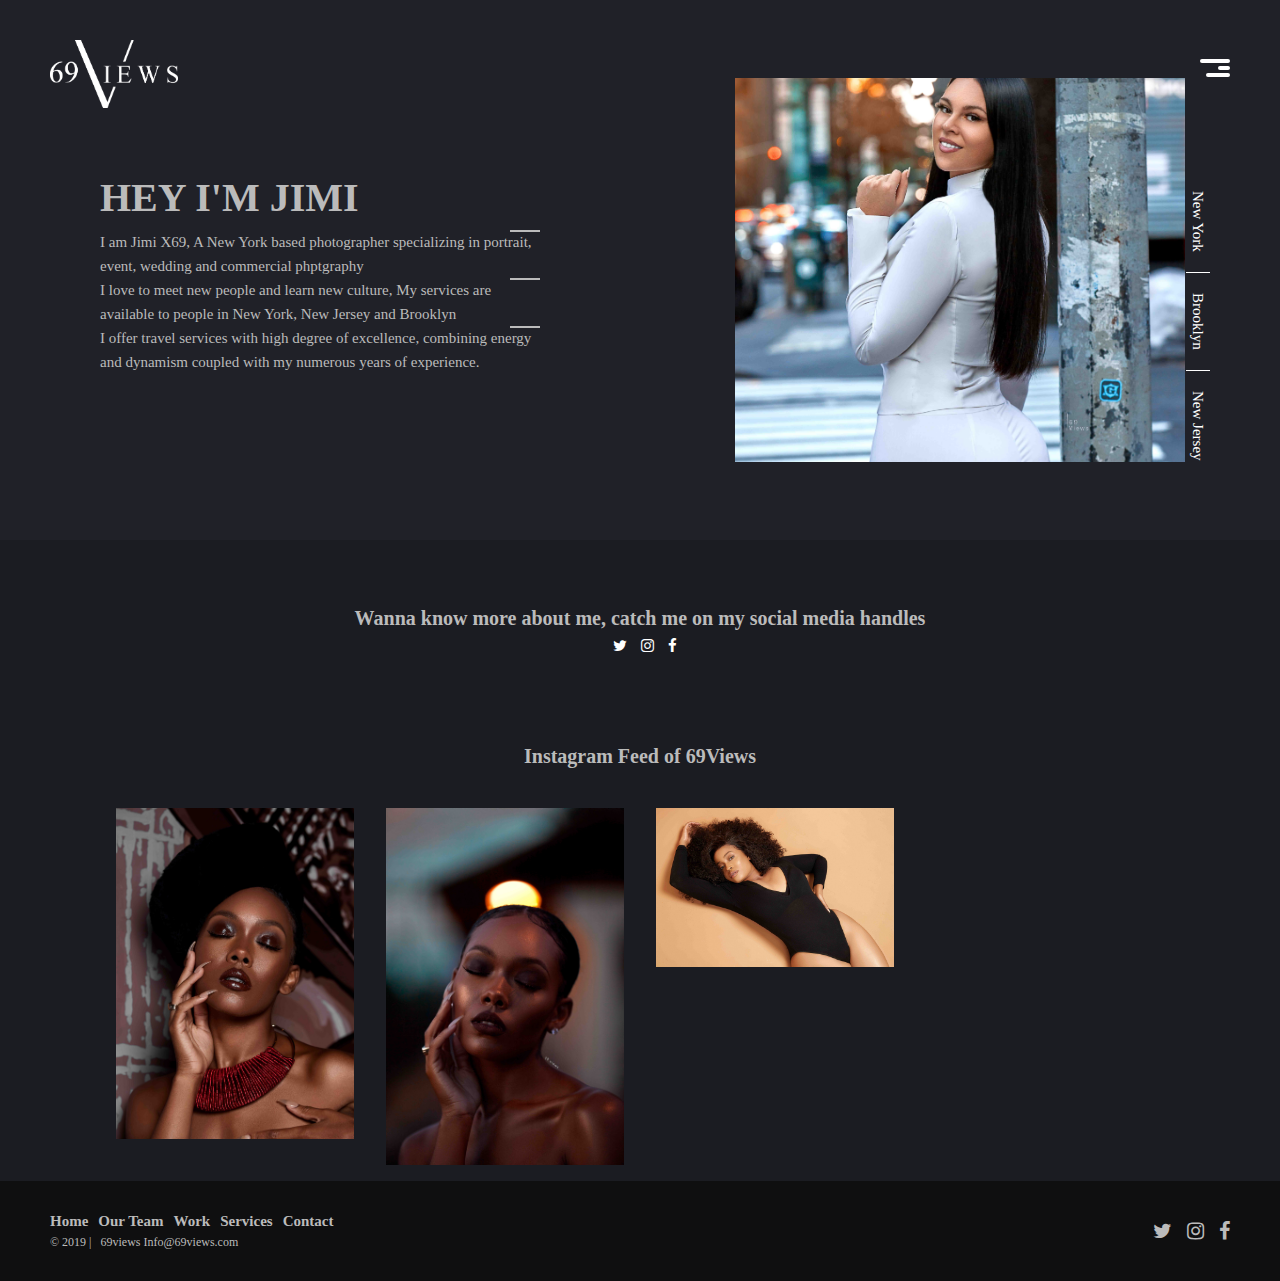
==== about.html @ bccad8df "96 test" ====
<!DOCTYPE html>
<html lang="en" data-theme="dark">
<head>
    <meta charset="utf-8">
    <meta http-equiv="X-UA-Compatible" content="IE=edge">
    <meta name="csrf-token" content="{{ csrf_token() }}">
    <title>69 Views</title>
    <meta name="viewport" content="width=device-width, initial-scale=1">
    <link rel="apple-touch-icon" href="images/69.png">
    <link href="fonts/font-awesome.css" rel="stylesheet">
    <link rel="stylesheet" href="baguette/baguetteBox.min.css">
    <!-- <link href='http://fonts.googleapis.com/css?family=Monteserrat 300 400 700 800' rel='stylesheet' type='text/css'> -->
    <link rel="stylesheet" href="css/main.css">
    <!-- <script src="js/theme.js"></script> -->
</head>
    <body>
        <!-- begin of preloader -->
            <!-- <div class="preloader">
                <div class="line_loader"></div>
                <p>Loading</p>
            </div>
            <div class="overlay2"></div>
            <div class="overlay"></div> -->
        <!-- end of preloader -->

        <!-- main -->
        <main class="main">
            <!-- navigation bar -->
                <nav class="main__nav">
                        <figure>
                            <img src="images/69.png"   alt="69 Views Logo">
                        </figure>
                        <button id="button" class="hamburger">
                            <span class="burger"></span>
                            <span class="burger"></span>
                            <span class="burger"></span>
                        </button>
                </nav>
                
                <section class="content">
                    <div class="flex">
                        <nav>        
                            <ul id="links" class="navigation">
                                    <li><a class="navigation__link" href="index.html">Home</a></li>
                                    <li><a class="navigation__link" href="portfolio.html">Portfoilio</a></li>
                                    <li><a class="navigation__link" href="commissioned.html">Commissioned</a></li>
                                    <li><a class="navigation__link" href="lookbook.html">Loobooks</a></li>
                                    <li><a class="navigation__link" href="about.html">About Us</a></li>
                                    <li><a class="navigation__link" href="contact.html">Contact Us</a></li>
                            </ul>
                        </nav>
                    </div>
                </section>
             <!-- end of navigation bar -->

            <!-- introduction -->
            <section class="introduction">
                <div class="introduction__content">
                    <h4>Hey I'M Jimi</h4>
                    <p>
                        I am Jimi X69, A New York based photographer specializing in
                        portrait, event, wedding and commercial phptgraphy
                     </p>
                     <p> 
                        I love to meet new people and learn new culture, 
                        My services are available to people in New York,
                       New Jersey and Brooklyn                     </p>
                     <p>
                            I offer travel services with high degree of excellence, 
                            combining energy and dynamism coupled
                             with my numerous  years of experience. 
                     </p>
                </div>
                <div class="introduction__image">
                    <div class="introduction__image__location">
                        <ul>
                            <li>New York</li>
                            <li>Brooklyn</li>
                            <li>New Jersey</li>
                        </ul>
                    </div>
                   <figure>
                       <img src="images/f6.jpg" alt="x69">
                   </figure>
                </div>
            </section>
            <!-- end of introduction -->
             <!--Social -->
             <section class="about-icons">
                    <h5>Wanna know more about me, catch me on my social media handles</h5>
                    <div class="about-icons__icon">
                        <a class="about-icons__icon-item" href="#">
                              <i class="fa fa-twitter"></i>
                        </a>
                        <a  class="about-icons__icon-item" href="#">
                              <i class="about-icons__icon-item  fa fa-instagram"></i>
                        </a>
                        <a  class="about-icons__icon-item" href="#">
                              <i class="fa fa-facebook"></i>
                        </a>
                  </div>
            </section>
            <!-- end of social-->
           
            
             <!-- Instagram feed-->
             <section class="instagram-feed">
                            <h4>Instagram Feed of 69Views</h4>
                    <div class="instagram-feed__gallery">
                            <div class="grid">
                                    <div class="masonry js-masonry js-images-loaded tz-gallery"> 
                                            <div class="masonry__item js-masonry-item">
                                                    <figure>
                                                      <picture>
                                                        <a class="lightbox" href="images/f1.jpg">
                                                            <img src="images/f1.jpg" alt="">
                                                        </a>
                                                     
                                                      </picture>
                                                    </figure>
                                            </div>
                
                
                                            <div class="masonry__item js-masonry-item">
                                                    <figure>
                                                      <picture>
                                                        <a class="lightbox" href="images/f1.jpg">
                                                            <img src="images/s2.jpg" alt="">
                                                        </a>
                                                     
                                                      </picture>
                                                    </figure>
                                            </div>
                
                                            <div class="masonry__item js-masonry-item">
                                                    <figure>
                                                      <picture>
                                                        <a class="lightbox" href="images/f1.jpg">
                                                            <img src="images/tr.jpg" alt="">
                                                        </a>
                                                     
                                                      </picture>
                                                    </figure>
                                            </div>
                                            
                                    </div>
                              </div>
                    </div>
            </section>
            <!-- Instagram feed-->
            <!-- Footer -->
             <footer class="footer">
                
                    <div class="footer__content">
                        <div class="footer__content__links">
                                <ul>
                                        <li><a class="footer__content__links-link" href="#0">Home</a></li>
                                        <li><a class="footer__content__links-link" href="#0">Our Team</a></li>
                                        <li><a class="footer__content__links-link" href="#0">Work</a></li>
                                        <li><a class="footer__content__links-link" href="#0">Services</a></li>
                                        <li><a class="footer__content__links-link" href="#0">Contact</a></li>
                                </ul>
                        </div>
                        <div class="footer__content__copyright">
                            <p>&copy; 2019 | &nbsp; 69views Info@69views.com</p>
                        </div>
                    </div>

                    <div class="footer__icon">
                          <a href="#">
                                <i class="footer__icon-item  fa fa-twitter"></i>
                          </a>
                         
                          <a href="#">
                                <i class="footer__icon-item  fa fa-instagram"></i>
                          </a>
                          
                            <a href="#">
                                    <i class="footer__icon-item  fa fa-facebook"></i>
                            </a>
                    </div>
            </footer>
            <!-- end offooter -->
        </main>
        <!-- end of main -->
        <script src="js/jquery-3.4.1.min.js"></script>
        <script src="js/loader.js"></script>
        <script type="text/javascript" src="js/imagesloaded.js"></script>
        <script type="text/javascript" src="js/masonry.pkgd.js"></script>
        <script type="text/javascript" src="baguette/baguetteBox.min.js"></script>
        <script src="js/main.js"></script>
    </body>
</html>
---- baguette/baguetteBox.min.css ----
/*!
 * baguetteBox.js
 * @author  feimosi
 * @version 1.11.0
 * @url https://github.com/feimosi/baguetteBox.js
 */#baguetteBox-overlay{display:none;opacity:0;position:fixed;overflow:hidden;top:0;left:0;width:100%;height:100%;z-index:1000000;background-color:#222;background-color:rgba(0,0,0,.8);-webkit-transition:opacity .5s ease;transition:opacity .5s ease}#baguetteBox-overlay.visible{opacity:1}#baguetteBox-overlay .full-image{display:inline-block;position:relative;width:100%;height:100%;text-align:center}#baguetteBox-overlay .full-image figure{display:inline;margin:0;height:100%}#baguetteBox-overlay .full-image img{display:inline-block;width:auto;height:auto;max-height:100%;max-width:100%;vertical-align:middle;-webkit-box-shadow:0 0 8px rgba(0,0,0,.6);-moz-box-shadow:0 0 8px rgba(0,0,0,.6);box-shadow:0 0 8px rgba(0,0,0,.6)}#baguetteBox-overlay .full-image figcaption{display:block;position:absolute;bottom:0;width:100%;text-align:center;line-height:1.8;white-space:normal;color:#ccc;background-color:#000;background-color:rgba(0,0,0,.6);font-family:sans-serif}#baguetteBox-overlay .full-image:before{content:"";display:inline-block;height:50%;width:1px;margin-right:-1px}#baguetteBox-slider{position:absolute;left:0;top:0;height:100%;width:100%;white-space:nowrap;-webkit-transition:left .4s ease,-webkit-transform .4s ease;transition:left .4s ease,-webkit-transform .4s ease;transition:left .4s ease,transform .4s ease;transition:left .4s ease,transform .4s ease,-webkit-transform .4s ease,-moz-transform .4s ease}#baguetteBox-slider.bounce-from-right{-webkit-animation:bounceFromRight .4s ease-out;animation:bounceFromRight .4s ease-out}#baguetteBox-slider.bounce-from-left{-webkit-animation:bounceFromLeft .4s ease-out;animation:bounceFromLeft .4s ease-out}@-webkit-keyframes bounceFromRight{0%,100%{margin-left:0}50%{margin-left:-30px}}@keyframes bounceFromRight{0%,100%{margin-left:0}50%{margin-left:-30px}}@-webkit-keyframes bounceFromLeft{0%,100%{margin-left:0}50%{margin-left:30px}}@keyframes bounceFromLeft{0%,100%{margin-left:0}50%{margin-left:30px}}.baguetteBox-button#next-button,.baguetteBox-button#previous-button{top:50%;top:calc(50% - 30px);width:44px;height:60px}.baguetteBox-button{position:absolute;cursor:pointer;outline:0;padding:0;margin:0;border:0;-moz-border-radius:15%;border-radius:15%;background-color:#323232;background-color:rgba(50,50,50,.5);color:#ddd;font:1.6em sans-serif;-webkit-transition:background-color .4s ease;transition:background-color .4s ease}.baguetteBox-button:focus,.baguetteBox-button:hover{background-color:rgba(50,50,50,.9)}.baguetteBox-button#next-button{right:2%}.baguetteBox-button#previous-button{left:2%}.baguetteBox-button#close-button{top:20px;right:2%;right:calc(2% + 6px);width:30px;height:30px}.baguetteBox-button svg{position:absolute;left:0;top:0}.baguetteBox-spinner{width:40px;height:40px;display:inline-block;position:absolute;top:50%;left:50%;margin-top:-20px;margin-left:-20px}.baguetteBox-double-bounce1,.baguetteBox-double-bounce2{width:100%;height:100%;-moz-border-radius:50%;border-radius:50%;background-color:#fff;opacity:.6;position:absolute;top:0;left:0;-webkit-animation:bounce 2s infinite ease-in-out;animation:bounce 2s infinite ease-in-out}.baguetteBox-double-bounce2{-webkit-animation-delay:-1s;animation-delay:-1s}@-webkit-keyframes bounce{0%,100%{-webkit-transform:scale(0);transform:scale(0)}50%{-webkit-transform:scale(1);transform:scale(1)}}@keyframes bounce{0%,100%{-webkit-transform:scale(0);-moz-transform:scale(0);transform:scale(0)}50%{-webkit-transform:scale(1);-moz-transform:scale(1);transform:scale(1)}}
---- css/main.css ----
@-webkit-keyframes reveal {
  0% {
    opacity: 0;
    -webkit-transform: translateY(-400px);
            transform: translateY(-400px);
  }
  100% {
    opacity: 1;
    -webkit-transform: translateY(0);
            transform: translateY(0);
  }
}

@keyframes reveal {
  0% {
    opacity: 0;
    -webkit-transform: translateY(-400px);
            transform: translateY(-400px);
  }
  100% {
    opacity: 1;
    -webkit-transform: translateY(0);
            transform: translateY(0);
  }
}

body {
  font-family: 'Montserrat';
  font-weight: 300;
  line-height: 1.6;
}

.line {
  width: 10rem;
  height: 0rem;
  border: none;
  border-bottom: 2px solid var(--line);
  margin-bottom: 1.5rem;
}

.section_subtitle {
  letter-spacing: 0.3rem;
  padding-bottom: 2rem;
  padding-top: 1.2rem;
  position: relative;
  color: #888;
  line-height: 150%;
}

* {
  margin: 0;
  padding: 0;
  -webkit-box-sizing: border-box;
          box-sizing: border-box;
}

:root {
  --bg:#fff;
  --text:orangered;
  --white:#ffffff;
  --black:#0f0f10;
  --masonryGutter: 3%;
}

html[data-theme='dark'] {
  --bg:#1b1c22;
  --bg-2:#ffffff;
  --text:#bbb;
  --text-2:#3d51fb;
  --hover:#ffffff;
  --lighter-shade:#202128;
  --darker-shade:#191a20;
  --white:#ffffff;
  --black:#0f0f10;
  --line:#ffffff;
  --commissioned:#25262c;
}

*,
*::before,
*::after {
  -webkit-box-sizing: inherit;
          box-sizing: inherit;
}

html {
  -webkit-box-sizing: border-box;
          box-sizing: border-box;
  font-size: 62.5%;
}

@media only screen and (min-width: 112.5em) {
  html {
    font-size: 75%;
  }
}

@media only screen and (max-width: 75em) {
  html {
    font-size: 56.25%;
  }
}

@media only screen and (max-width: 56.25em) {
  html {
    font-size: 50%;
  }
}

@media only screen and (max-width: 37.5em) {
  html {
    font-size: 40%;
  }
}

body {
  background-color: var(--bg);
  background-size: cover;
  background-repeat: no-repeat;
  min-height: 100vh;
  position: relative;
}

a {
  cursor: pointer;
  text-decoration: none;
}

.main {
  position: relative;
}

/* loader style start */
@-webkit-keyframes text_anim {
  0% {
    letter-spacing: 2px;
  }
  100% {
    letter-spacing: 15px;
  }
}

@keyframes text_anim {
  0% {
    letter-spacing: 2px;
  }
  100% {
    letter-spacing: 15px;
  }
}

.preloader {
  left: 50%;
  top: 50%;
  z-index: 9999;
  position: fixed;
  color: #fff;
  text-align: center;
  text-transform: uppercase;
  font-weight: 700;
  transform: translate(-50%, -50%);
  -webkit-transform: translate(-50%, -50%);
  -moz-transform: translate(-50%, -50%);
  -ms-transform: translate(-50%, -50%);
  -o-transform: translate(-50%, -50%);
  transition: 1s;
  -webkit-transition: 1s;
  -moz-transition: 1s;
  -ms-transition: 1s;
  -o-transition: 1s;
}

.preloader p {
  padding-left: 10px;
  letter-spacing: 15px;
  -webkit-animation: text_anim 1.5s infinite alternate-reverse;
  animation: text_anim 1.5s infinite alternate-reverse;
}

.preloader p.loaded {
  padding-left: 10px;
  -webkit-animation: none;
  animation: none;
}

.preloader_hide {
  top: 25%;
  opacity: 0;
  visibility: hidden;
}

.line_loader {
  height: 3px;
  width: 270px;
  background-color: #55656b;
  position: relative;
  margin-bottom: 15px;
  overflow: hidden;
}

.line_loader::after {
  position: absolute;
  content: "";
  height: 100%;
  width: 0;
  background-color: #fff;
  /*//animation:tee 3s ease-in-out infinite reverse;*/
  -webkit-animation: line_anim 1.5s infinite reverse;
  animation: line_anim 1.5s infinite reverse;
}

.line_loader.loaded::after {
  width: 100%;
  right: 0;
  background-color: #fff;
  -webkit-animation: none;
  animation: none;
  transition: .3s;
  -webkit-transition: .3s;
  -moz-transition: .3s;
  -ms-transition: .3s;
  -o-transition: .3s;
}

@-webkit-keyframes tee {
  0% {
    width: 0;
    right: 0;
  }
  50% {
    width: 100%;
    right: 0;
  }
  100% {
    width: 20%;
    right: 100%;
  }
}

@keyframes tee {
  0% {
    width: 0;
    right: 0;
  }
  50% {
    width: 100%;
    right: 0;
  }
  100% {
    width: 20%;
    right: 100%;
  }
}

@-webkit-keyframes line_anim {
  0% {
    width: 0%;
    right: 0;
  }
  50% {
    width: 100%;
    right: 0;
  }
  100% {
    width: 0%;
    right: 100%;
  }
}

@keyframes line_anim {
  0% {
    width: 0%;
    right: 0;
  }
  50% {
    width: 100%;
    right: 0;
  }
  100% {
    width: 0%;
    right: 100%;
  }
}

.overlay2,
.overlay {
  position: fixed;
  height: 100%;
  width: 100%;
  top: 0;
  left: 0;
  z-index: 9992;
  -webkit-transition: .3s;
  transition: .3s;
}

.change {
  position: fixed;
}

.overlay::before,
.overlay::after {
  position: absolute;
  content: "";
  height: 100%;
  width: 100%;
  top: 0;
  left: 0;
  background-color: #1e292d;
  -webkit-transition: 1s;
  transition: 1s;
  z-index: 9995;
}

.overlay::before {
  background-color: #2a373c;
  -webkit-transition-delay: .2s;
          transition-delay: .2s;
  z-index: 9994;
}

.overlay2::after {
  position: absolute;
  content: "";
  height: 100%;
  width: 100%;
  top: 0;
  left: 0;
  background-color: #404b50;
  -webkit-transition: 1s;
  transition: 1s;
  -webkit-transition-delay: .4s;
          transition-delay: .4s;
  z-index: 9993;
}

.overlay.change::before,
.overlay.change::after,
.overlay2.change::after {
  height: 0%;
}

/* loader style end */
input[type=checkbox] {
  height: 0;
  width: 0;
  visibility: hidden;
}

label {
  cursor: pointer;
  width: 52px;
  height: 27px;
  background: var(--switch);
  float: right;
  border-radius: 100px;
  position: relative;
}

label:after {
  content: '';
  position: absolute;
  top: 3px;
  left: 3px;
  width: 20px;
  height: 20px;
  background-color: #fff;
  border-radius: 50px;
  -webkit-transition: 0.3s;
  transition: 0.3s;
}

input:checked + label {
  background-color: var(--color-headings);
}

input:checked + label:after {
  -webkit-transform: translateX(100%);
          transform: translateX(100%);
}

html.transition,
html.transition *,
html.transition *:before,
html.transition *:after {
  -webkit-transition: all 750ms !important;
  transition: all 750ms !important;
  -webkit-transition: 0 !important;
  transition: 0 !important;
}

.btn__transparent {
  outline: none;
  border: none;
  padding: 2rem 3rem 2rem 0rem;
  font-size: 1.5rem;
  cursor: pointer;
}

.btn__transparent:link, .btn__transparent:visited {
  text-decoration: none;
  background-color: none;
  color: var(--white);
  font-weight: 400;
  -webkit-transition: all .2s;
  transition: all .2s;
}

.btn__transparent:hover, .btn__transparent:active {
  font-weight: 700;
}

.slider {
  margin-bottom: -1rem;
  position: relative;
}

.slider .owl-theme .item {
  color: #f3cece;
  display: -webkit-box;
  display: -ms-flexbox;
  display: flex;
  -webkit-box-pack: start;
      -ms-flex-pack: start;
          justify-content: flex-start;
  -webkit-box-align: end;
      -ms-flex-align: end;
          align-items: flex-end;
  height: 100vh;
}

@media only screen and (max-width: 37.5em) {
  .slider .owl-theme .item {
    height: 60vh;
  }
}

#slider1 {
  background-image: url("../images/f10.jpg");
  background-size: cover;
  background-repeat: no-repeat;
}

#slider2 {
  background-image: url("../images/f2.jpg");
  background-size: cover;
  background-repeat: no-repeat;
}

#slider3 {
  background-image: url("../images/slider1.jpg");
  background-size: cover;
  background-repeat: no-repeat;
}

.slider__content {
  width: 40%;
  padding-left: 5rem;
  margin-bottom: 8rem;
  display: -webkit-box;
  display: -ms-flexbox;
  display: flex;
  -webkit-box-orient: vertical;
  -webkit-box-direction: normal;
      -ms-flex-direction: column;
          flex-direction: column;
}

@media only screen and (max-width: 75em) {
  .slider__content {
    width: 60%;
  }
}

@media only screen and (max-width: 75em) {
  .slider__content {
    width: 100%;
  }
}

.slider__content h4 {
  font-size: 4rem;
  line-height: 4.5rem;
  color: var(--white);
}

.owl-theme .owl-nav [class*='owl-'] {
  -webkit-transition: all 0.3s ease;
  transition: all 0.3s ease;
}

#sync1.owl-theme {
  position: relative;
}

#sync1.owl-theme .owl-next,
#sync1.owl-theme .owl-prev {
  width: 2.2rem;
  height: 4rem;
  margin-top: -2rem;
  position: absolute;
  top: 50%;
}

#sync1.owl-theme .owl-prev {
  left: 1rem;
}

#sync1.owl-theme .owl-next {
  right: 1rem;
}

.owl-theme {
  position: relative;
}

.owl-theme .owl-dots {
  position: absolute;
  bottom: 1rem;
  left: 50%;
  -webkit-transform: translate(-50%, -50%);
          transform: translate(-50%, -50%);
}

.owl-theme .owl-dots .owl-dot {
  cursor: pointer;
}

.owl-theme .owl-dots .owl-dot span {
  cursor: pointer;
  background-color: var(--text);
}

.owl-theme .owl-dots .owl-dot span:hover {
  background-color: var(--hover);
}

.owl-theme .owl-dots .owl-dot.active span {
  background-color: var(--hover);
}

.owl-theme .owl-nav [class*=owl-]:hover {
  background-color: transparent;
}

.services {
  display: -webkit-box;
  display: -ms-flexbox;
  display: flex;
  min-height: 50vh;
  -webkit-box-pack: justify;
      -ms-flex-pack: justify;
          justify-content: space-between;
  background-color: var(--lighter-shade);
  margin-left: 7rem;
  margin-right: 7rem;
}

@media only screen and (max-width: 50em) {
  .services {
    -webkit-box-orient: vertical;
    -webkit-box-direction: normal;
        -ms-flex-direction: column;
            flex-direction: column;
  }
}

.services__content {
  -ms-flex-preferred-size: 60%;
      flex-basis: 60%;
  -ms-flex-negative: 0;
      flex-shrink: 0;
  display: -webkit-box;
  display: -ms-flexbox;
  display: flex;
  -webkit-box-orient: vertical;
  -webkit-box-direction: normal;
      -ms-flex-direction: column;
          flex-direction: column;
  -webkit-box-pack: center;
      -ms-flex-pack: center;
          justify-content: center;
  -webkit-box-align: center;
      -ms-flex-align: center;
          align-items: center;
}

@media only screen and (max-width: 50em) {
  .services__content {
    -ms-flex-preferred-size: 100%;
        flex-basis: 100%;
    padding-top: 2rem;
    padding-bottom: 2rem;
  }
}

.services__content h4 {
  color: var(--white);
  font-size: 2.5rem;
}

.services__content ul {
  list-style: none;
  font-size: 1.5rem;
  font-weight: 700;
  display: -webkit-box;
  display: -ms-flexbox;
  display: flex;
  -webkit-box-orient: vertical;
  -webkit-box-direction: normal;
      -ms-flex-direction: column;
          flex-direction: column;
  -webkit-box-align: center;
      -ms-flex-align: center;
          align-items: center;
  -webkit-box-pack: center;
      -ms-flex-pack: center;
          justify-content: center;
}

.services__content ul li {
  padding: .7rem;
  color: var(--white);
}

.services__image {
  -ms-flex-preferred-size: auto;
      flex-basis: auto;
}

@media only screen and (max-width: 50em) {
  .services__image {
    -ms-flex-preferred-size: 100%;
        flex-basis: 100%;
  }
}

.services__image figure {
  height: 70vh;
}

@media only screen and (max-width: 50em) {
  .services__image figure {
    height: 40vh;
  }
}

.services__image figure img {
  height: 100%;
}

@media only screen and (max-width: 50em) {
  .services__image figure img {
    width: 100%;
    -o-object-fit: contain;
       object-fit: contain;
    padding-bottom: 2rem;
  }
}

.commissioned {
  background-color: var(--commissioned);
  margin-left: 7rem;
  margin-right: 7rem;
  min-height: 30rem;
}

.commissioned__heading {
  display: -webkit-box;
  display: -ms-flexbox;
  display: flex;
  -webkit-box-orient: vertical;
  -webkit-box-direction: normal;
      -ms-flex-direction: column;
          flex-direction: column;
  -webkit-box-pack: center;
      -ms-flex-pack: center;
          justify-content: center;
  -webkit-box-align: center;
      -ms-flex-align: center;
          align-items: center;
}

.commissioned__heading h4 {
  color: var(--white);
  padding-top: 1.5rem;
  font-size: 3.5rem;
}

.commissioned__content {
  margin-left: auto;
  margin-right: auto;
  width: 80%;
  display: -webkit-box;
  display: -ms-flexbox;
  display: flex;
  -webkit-box-pack: justify;
      -ms-flex-pack: justify;
          justify-content: space-between;
  -ms-flex-wrap: wrap;
      flex-wrap: wrap;
}

.commissioned__content__item {
  -ms-flex-preferred-size: 33.3%;
      flex-basis: 33.3%;
  margin-top: 2rem;
  margin-bottom: 2rem;
  height: 40rem;
  display: -webkit-box;
  display: -ms-flexbox;
  display: flex;
  -webkit-box-orient: vertical;
  -webkit-box-direction: normal;
      -ms-flex-direction: column;
          flex-direction: column;
  -webkit-box-align: center;
      -ms-flex-align: center;
          align-items: center;
  -webkit-box-pack: center;
      -ms-flex-pack: center;
          justify-content: center;
}

@media only screen and (max-width: 50em) {
  .commissioned__content__item {
    -ms-flex-preferred-size: 100%;
        flex-basis: 100%;
    padding-bottom: 2rem;
  }
}

.commissioned__content__item:not(:last-child) {
  border-right: 1px solid var(--white);
}

@media only screen and (max-width: 50em) {
  .commissioned__content__item:not(:last-child) {
    border-right: none;
    border-bottom: 1px solid var(--white);
  }
}

.commissioned__content__item figure {
  margin-top: 3rem;
  margin-bottom: 3rem;
  margin-left: auto;
  margin-right: auto;
  width: 70%;
  display: -webkit-box;
  display: -ms-flexbox;
  display: flex;
  -webkit-box-orient: vertical;
  -webkit-box-direction: normal;
      -ms-flex-direction: column;
          flex-direction: column;
  -webkit-box-align: center;
      -ms-flex-align: center;
          align-items: center;
  -webkit-box-pack: center;
      -ms-flex-pack: center;
          justify-content: center;
  height: 34rem;
}

.commissioned__content__item figure img {
  height: 100%;
  width: 100%;
  -o-object-fit: cover;
     object-fit: cover;
}

.commissioned__content__item h5 {
  color: var(--white);
  padding-top: 1.5rem;
  font-size: 2rem;
  text-align: center;
}

.commissioned__content__item-link:link, .commissioned__content__item-link:visited {
  color: var(--white);
  background-color: transparent;
  text-decoration: none;
  -webkit-transition: all .2s;
  transition: all .2s;
  border: 0.1rem solid var(--white);
  padding: 1rem 2.5rem  1rem 2.5rem;
  margin-top: 1.2rem;
  font-size: 1.5rem;
}

.commissioned__content__item-link:hover, .commissioned__content__item-link:active {
  color: var(--black);
  background-color: white;
}

.video {
  height: 50vh;
  display: -webkit-box;
  display: -ms-flexbox;
  display: flex;
  -webkit-box-pack: center;
      -ms-flex-pack: center;
          justify-content: center;
  -webkit-box-align: center;
      -ms-flex-align: center;
          align-items: center;
  background-color: var(--lighter-shade);
  margin-left: 7rem;
  margin-right: 7rem;
}

.video video {
  width: 50%;
  height: 100%;
}

.pricing {
  cursor: pointer;
  background-color: var(--commissioned);
  padding-bottom: 5rem;
}

.pricing__heading {
  display: -webkit-box;
  display: -ms-flexbox;
  display: flex;
  -webkit-box-orient: vertical;
  -webkit-box-direction: normal;
      -ms-flex-direction: column;
          flex-direction: column;
  -webkit-box-pack: center;
      -ms-flex-pack: center;
          justify-content: center;
  -webkit-box-align: center;
      -ms-flex-align: center;
          align-items: center;
}

@media only screen and (max-width: 50em) {
  .pricing__heading {
    margin-bottom: 1rem;
  }
}

.pricing__heading h4 {
  color: var(--white);
  padding-top: 1.5rem;
  font-size: 3.5rem;
}

.pricing__content {
  margin-left: auto;
  margin-right: auto;
  width: 80%;
  display: -webkit-box;
  display: -ms-flexbox;
  display: flex;
  -webkit-box-pack: justify;
      -ms-flex-pack: justify;
          justify-content: space-between;
  -ms-flex-wrap: wrap;
      flex-wrap: wrap;
}

.pricing__content__item {
  -ms-flex-preferred-size: 30%;
      flex-basis: 30%;
  height: 50rem;
  perspective: 150rem;
  -webkit-perspective: 150rem;
  position: relative;
  border-radius: 5px;
}

@media only screen and (max-width: 50em) {
  .pricing__content__item {
    -ms-flex-preferred-size: 100%;
        flex-basis: 100%;
    -ms-flex-negative: 0;
        flex-shrink: 0;
    -webkit-box-flex: 0;
        -ms-flex-positive: 0;
            flex-grow: 0;
    margin-bottom: 5rem;
  }
}

.pricing__content__item:nth-child(1) {
  background-color: rgba(255, 119, 48, 0.4);
}

.pricing__content__item:nth-child(2) {
  background-color: rgba(86, 67, 250, 0.4);
}

.pricing__content__item:nth-child(3) {
  background-color: rgba(40, 180, 133, 0.4);
}

.pricing__content__item__side {
  height: inherit;
  -webkit-transition: all 0.8s;
  transition: all 0.8s;
  position: absolute;
  top: 0;
  left: 0;
  width: 100%;
  -webkit-backface-visibility: hidden;
          backface-visibility: hidden;
  border-radius: 5px;
  -webkit-box-shadow: 0 1.5rem 4rem rgba(15, 14, 14, 0.15);
          box-shadow: 0 1.5rem 4rem rgba(15, 14, 14, 0.15);
}

.pricing__content__item__side--front {
  background-color: var(--bg);
  color: var(--text);
}

.pricing__content__item__side--back {
  -webkit-transform: rotateY(180deg);
          transform: rotateY(180deg);
}

.pricing__content__item__side--back-1 {
  background-image: -webkit-gradient(linear, left top, right bottom, from(rgba(255, 119, 48, 0.8)), to(rgba(255, 185, 136, 0.8)));
  background-image: linear-gradient(to right bottom, rgba(255, 119, 48, 0.8), rgba(255, 185, 136, 0.8));
}

.pricing__content__item__side--back-2 {
  background-image: -webkit-gradient(linear, left top, right bottom, from(rgba(86, 67, 250, 0.8)), to(rgba(41, 152, 255, 0.8)));
  background-image: linear-gradient(to right bottom, rgba(86, 67, 250, 0.8), rgba(41, 152, 255, 0.8));
}

.pricing__content__item__side--back-3 {
  background-image: -webkit-gradient(linear, left top, right bottom, from(rgba(40, 180, 133, 0.8)), to(rgba(126, 213, 111, 0.8)));
  background-image: linear-gradient(to right bottom, rgba(40, 180, 133, 0.8), rgba(126, 213, 111, 0.8));
}

.pricing__content__item:hover .pricing__content__item__side--front {
  -webkit-transform: rotateY(-180deg);
          transform: rotateY(-180deg);
}

.pricing__content__item:hover .pricing__content__item__side--back {
  -webkit-transform: rotateY(0);
          transform: rotateY(0);
}

.pricing__content__item__picture {
  height: 23rem;
  background-size: cover;
  background-blend-mode: screen;
  -webkit-clip-path: polygon(0 0, 0 100%, 100% 85%, 0 100%);
  clip-path: polygon(0 0, 100% 0, 100% 80%, 0 100%);
}

.pricing__content__item__picture-1 {
  background-image: -webkit-gradient(linear, left top, right bottom, from(#ffb988), to(#ff7730)), url("../images/tr.jpg");
  background-image: linear-gradient(to right bottom, #ffb988, #ff7730), url("../images/tr.jpg");
  border-top-left-radius: 5px;
  border-top-right-radius: 5px;
}

.pricing__content__item__picture-2 {
  background-image: -webkit-gradient(linear, left top, right bottom, from(#2998ff), to(#5643fa)), url("../images/f6.jpg");
  background-image: linear-gradient(to right bottom, #2998ff, #5643fa), url("../images/f6.jpg");
  border-top-left-radius: 5px;
  border-top-right-radius: 5px;
}

.pricing__content__item__picture-3 {
  background-image: -webkit-gradient(linear, left top, right bottom, from(#7ed56f), to(#28b485)), url("../images/s2.jpg");
  background-image: linear-gradient(to right bottom, #7ed56f, #28b485), url("../images/s2.jpg");
  border-top-left-radius: 5px;
  border-top-right-radius: 5px;
}

.pricing__content__item__heading {
  font-size: 2.8rem;
  font-weight: 300;
  color: var(--white);
  text-transform: uppercase;
  text-align: right;
  position: absolute;
  top: 12rem;
  right: 2rem;
  width: 75%;
}

.pricing__content__item__heading-span {
  padding: 1rem 1.5rem;
  box-decoration-break: clone;
  -webkit-box-decoration-break: clone;
}

.pricing__content__item__heading-span--1 {
  background-image: -webkit-gradient(linear, left top, right bottom, from(#ffb988), to(#ff7730));
  background-image: linear-gradient(to right bottom, #ffb988, #ff7730);
}

.pricing__content__item__heading-span--2 {
  background-image: -webkit-gradient(linear, left top, right bottom, from(#2998ff), to(#5643fa));
  background-image: linear-gradient(to right bottom, #2998ff, #5643fa);
}

.pricing__content__item__heading-span--3 {
  background-image: -webkit-gradient(linear, left top, right bottom, from(#7ed56f), to(#28b485));
  background-image: linear-gradient(to right bottom, #7ed56f, #28b485);
}

.pricing__content__item__cta {
  display: -webkit-box;
  display: -ms-flexbox;
  display: flex;
  -webkit-box-orient: vertical;
  -webkit-box-direction: normal;
      -ms-flex-direction: column;
          flex-direction: column;
  -webkit-box-pack: center;
      -ms-flex-pack: center;
          justify-content: center;
  -webkit-box-align: center;
      -ms-flex-align: center;
          align-items: center;
  height: 100%;
  color: var(--white);
}

.pricing__content__item__price-only {
  font-size: 2.5rem;
  margin-bottom: 2rem;
  text-align: center;
}

.pricing__content__item__price-value {
  font-size: 5rem;
  font-weight: 700;
}

.pricing__content__item__link:link, .pricing__content__item__link:visited {
  color: var(--white);
  font-size: 2rem;
  padding: 1.5rem 2.5rem 1.5rem 2.5rem;
  border: 1px solid var(--white);
  border-radius: 3rem;
  margin-top: 2rem;
  -webkit-transition: all .3s;
  transition: all .3s;
}

.pricing__content__item__link:hover, .pricing__content__item__link:active {
  font-weight: 700;
}

.pricing__content__item__details {
  padding: 3rem;
}

.pricing__content__item__details ul {
  list-style: none;
  width: 80%;
  margin: 0 auto;
}

.pricing__content__item__details ul li {
  text-align: center;
  font: size 1.5rem;
  padding: 1rem;
}

.pricing__content__item__details ul li:not(:last-child) {
  border-bottom: 1px solid grey;
}

.testimonials {
  display: -webkit-box;
  display: -ms-flexbox;
  display: flex;
  -webkit-box-orient: vertical;
  -webkit-box-direction: normal;
      -ms-flex-direction: column;
          flex-direction: column;
  -webkit-box-pack: center;
      -ms-flex-pack: center;
          justify-content: center;
  -webkit-box-align: center;
      -ms-flex-align: center;
          align-items: center;
  margin-left: 7rem;
  margin-right: 7rem;
  height: 60vh;
}

.testimonials .owl-theme .testimonials__content__item {
  background-color: var(--lighter-shade);
  width: 80%;
  height: 100%;
  margin: 0 auto;
  display: -webkit-box;
  display: -ms-flexbox;
  display: flex;
  -webkit-box-orient: vertical;
  -webkit-box-direction: normal;
      -ms-flex-direction: column;
          flex-direction: column;
  -webkit-box-pack: center;
      -ms-flex-pack: center;
          justify-content: center;
  -webkit-box-align: center;
      -ms-flex-align: center;
          align-items: center;
  text-align: center;
  border-radius: 1.5rem;
  padding-top: 3rem;
  padding-bottom: 3rem;
}

.testimonials .owl-theme .testimonials__content__item p {
  color: var(--text);
  font-size: 1.4rem;
  width: 80%;
}

.testimonials .owl-theme .testimonials__content__item h5 {
  color: var(--white);
  font-weight: 500;
  font-size: 2rem;
}

.testimonials__content {
  width: 100%;
  height: 30vh;
  margin-bottom: 3rem;
}

.testimonials__heading {
  display: -webkit-box;
  display: -ms-flexbox;
  display: flex;
  -webkit-box-orient: vertical;
  -webkit-box-direction: normal;
      -ms-flex-direction: column;
          flex-direction: column;
  -webkit-box-pack: center;
      -ms-flex-pack: center;
          justify-content: center;
  -webkit-box-align: center;
      -ms-flex-align: center;
          align-items: center;
}

.testimonials__heading h4 {
  color: var(--white);
  padding-top: 1.5rem;
  font-size: 3.5rem;
}

#sync2.owl-theme {
  position: relative;
}

#sync2.owl-theme .owl-next,
#sync2.owl-theme .owl-prev {
  width: 2.2rem;
  height: 4rem;
  margin-top: -2rem;
  position: absolute;
  top: 50%;
}

#sync2.owl-theme .owl-prev {
  left: 1rem;
}

#sync2.owl-theme .owl-next {
  right: 1rem;
}

.location {
  height: 20vh;
  background-color: var(--darker-shade);
  margin-left: 7rem;
  margin-right: 7rem;
  color: var(--white);
  font-size: 2.5rem;
}

.location ul {
  display: -webkit-box;
  display: -ms-flexbox;
  display: flex;
  -webkit-box-pack: center;
      -ms-flex-pack: center;
          justify-content: center;
  -webkit-box-align: center;
      -ms-flex-align: center;
          align-items: center;
  list-style-type: none;
  height: 100%;
}

.location ul li:not(:last-of-type) {
  margin-right: 2rem;
  padding-right: 2rem;
  border-right: 1px solid var(--white);
}

.contact {
  min-height: 90vh;
  padding-top: 10rem;
  margin-left: 10rem;
  margin-right: 10rem;
  display: -webkit-box;
  display: -ms-flexbox;
  display: flex;
  -webkit-box-align: start;
      -ms-flex-align: start;
          align-items: flex-start;
  -webkit-box-pack: center;
      -ms-flex-pack: center;
          justify-content: center;
  -webkit-box-orient: vertical;
  -webkit-box-direction: normal;
      -ms-flex-direction: column;
          flex-direction: column;
  color: var(--white);
}

.contact__info {
  text-align: center;
  width: 100%;
  margin-bottom: 5rem;
}

.contact__info h5 {
  font-size: 3rem;
}

.contact__info p {
  font-size: 1.5rem;
}

.contact__content {
  display: -webkit-box;
  display: -ms-flexbox;
  display: flex;
  -webkit-box-align: center;
      -ms-flex-align: center;
          align-items: center;
  -webkit-box-pack: start;
      -ms-flex-pack: start;
          justify-content: flex-start;
  width: 100%;
}

.contact__details {
  -ms-flex-preferred-size: 30%;
      flex-basis: 30%;
}

.contact__details h6 {
  font-size: 2rem;
}

.contact__details p {
  font-size: 1rem;
  width: 60%;
}

.contact__form {
  -ms-flex-preferred-size: 70%;
      flex-basis: 70%;
  width: 100%;
  display: -webkit-box;
  display: -ms-flexbox;
  display: flex;
  -ms-flex-wrap: wrap;
      flex-wrap: wrap;
}

.contact__form__name, .contact__form__email {
  font-size: 1.5rem;
  padding: 1rem 0rem;
  border-radius: 1px;
  background-color: transparent;
  border: none;
  font-family: inherit;
  border-bottom: 1px solid var(--white);
}

.contact__form__name::-webkit-input-placeholder, .contact__form__email::-webkit-input-placeholder {
  color: var(--white);
}

.contact__form__name {
  margin-right: 2%;
  margin-bottom: 1rem;
  -ms-flex-preferred-size: 40%;
      flex-basis: 40%;
}

.contact__form__email {
  -ms-flex-preferred-size: 58%;
      flex-basis: 58%;
  margin-bottom: 1rem;
}

.contact__form__message {
  -ms-flex-preferred-size: 100%;
      flex-basis: 100%;
  margin-bottom: 1rem;
  font-size: 1.5rem;
  padding: 1rem 0rem;
  border-radius: 1px;
  background-color: transparent;
  border: none;
  font-family: inherit;
  border-bottom: 1px solid var(--white);
}

.contact__form__message::-webkit-input-placeholder {
  color: red;
}

.category {
  -ms-flex-preferred-size: 30%;
      flex-basis: 30%;
  margin-bottom: 2rem;
  height: 40rem;
}

.category figure {
  height: 40rem;
  position: relative;
  overflow: hidden;
  border: 1px solid var(--white);
  cursor: pointer;
}

.category figure img {
  height: 100%;
  width: 100%;
  -o-object-fit: cover;
     object-fit: cover;
  -webkit-transition: all .2s;
  transition: all .2s;
}

.category figure img:hover {
  -webkit-transform: scale(1.2);
          transform: scale(1.2);
}

.category figure a {
  position: absolute;
  top: 50%;
  left: 50%;
  -webkit-transform: translate(-50%, -50%);
          transform: translate(-50%, -50%);
  font-size: 2rem;
}

.category figure a:link, .category figure a:visited {
  text-decoration: none;
  color: var(--white);
  border: 1px solid var(--white);
  padding: 1rem 3rem 1rem 3rem;
  -webkit-transition: all .2s;
  transition: all .2s;
}

.category figure a:hover, .category figure a:active {
  background-color: var(--bg);
  border: none;
  font-weight: 500;
  border-radius: 2px;
}

.category figure h6 {
  position: absolute;
  bottom: 3rem;
  left: 50%;
  color: var(--white);
  -webkit-transform: translateX(-50%);
          transform: translateX(-50%);
  font-size: 2.5rem;
  text-align: center;
}

.category__heading {
  padding-top: 12rem;
  padding-bottom: 5rem;
  display: -webkit-box;
  display: -ms-flexbox;
  display: flex;
  -webkit-box-pack: center;
      -ms-flex-pack: center;
          justify-content: center;
  -webkit-box-align: center;
      -ms-flex-align: center;
          align-items: center;
}

.category__heading h4 {
  text-align: center;
  font-size: 3rem;
  text-transform: uppercase;
  padding: 0 4rem 0 4rem;
  border: 2px solid var(--text);
  display: inline-block;
  color: var(--white);
  border-top: none;
  border-bottom: none;
}

.categoryimages {
  margin-right: 7rem;
  margin-left: 7rem;
}

.commission {
  margin-left: 7rem;
  margin-right: 7rem;
  min-height: 50vh;
  display: -webkit-box;
  display: -ms-flexbox;
  display: flex;
  -ms-flex-wrap: wrap;
      flex-wrap: wrap;
  -webkit-box-pack: justify;
      -ms-flex-pack: justify;
          justify-content: space-between;
}

.introduction {
  min-height: 60vh;
  background-color: var(--lighter-shade);
  color: var(--text);
  display: -webkit-box;
  display: -ms-flexbox;
  display: flex;
  -webkit-box-pack: center;
      -ms-flex-pack: center;
          justify-content: center;
  -webkit-box-align: center;
      -ms-flex-align: center;
          align-items: center;
}

.introduction__content {
  -ms-flex-preferred-size: 50%;
      flex-basis: 50%;
  display: -webkit-box;
  display: -ms-flexbox;
  display: flex;
  -webkit-box-orient: vertical;
  -webkit-box-direction: normal;
      -ms-flex-direction: column;
          flex-direction: column;
  -webkit-box-pack: center;
      -ms-flex-pack: center;
          justify-content: center;
  -webkit-box-align: start;
      -ms-flex-align: start;
          align-items: flex-start;
  padding-left: 10rem;
  padding-right: 10rem;
}

.introduction__content h4 {
  font-size: 4rem;
  font-weight: 700;
  text-transform: uppercase;
}

.introduction__content p {
  font-size: 1.5rem;
  position: relative;
}

.introduction__content p::before {
  content: '';
  display: inline;
  width: 3rem;
  height: 2px;
  background-color: var(--text);
  position: absolute;
  top: 0;
  right: 0;
}

.introduction__image {
  -ms-flex-preferred-size: 50%;
      flex-basis: 50%;
  padding-top: 7rem;
  padding-bottom: 7rem;
  position: relative;
  display: -webkit-box;
  display: -ms-flexbox;
  display: flex;
  -webkit-box-pack: center;
      -ms-flex-pack: center;
          justify-content: center;
  -webkit-box-align: center;
      -ms-flex-align: center;
          align-items: center;
}

.introduction__image figure {
  height: 30vw;
  width: 50vh;
}

.introduction__image figure img {
  width: 100%;
  height: 100%;
  -o-object-fit: cover;
     object-fit: cover;
}

.introduction__image__location {
  -webkit-writing-mode: vertical-rl;
      -ms-writing-mode: tb-rl;
          writing-mode: vertical-rl;
  position: absolute;
  color: blue;
  top: 35%;
  right: 7rem;
}

.introduction__image__location ul {
  list-style: none;
  display: -webkit-box;
  display: -ms-flexbox;
  display: flex;
}

.introduction__image__location ul li {
  color: var(--white);
  font-size: 1.5rem;
}

.introduction__image__location ul li:not(:last-child) {
  margin-bottom: 2rem;
  padding-bottom: 2rem;
  border-bottom: 1px solid var(--white);
}

.about-icons {
  margin: 0 10rem;
  height: 20vh;
  display: -webkit-box;
  display: -ms-flexbox;
  display: flex;
  -webkit-box-orient: vertical;
  -webkit-box-direction: normal;
      -ms-flex-direction: column;
          flex-direction: column;
  -webkit-box-pack: center;
      -ms-flex-pack: center;
          justify-content: center;
  -webkit-box-align: center;
      -ms-flex-align: center;
          align-items: center;
  text-align: center;
}

.about-icons h5 {
  font-size: 2rem;
  color: var(--text);
}

.about-icons__icon-item {
  font-size: 1.5rem;
}

.about-icons__icon-item:link, .about-icons__icon-item:visited {
  color: var(--white);
  text-decoration: none;
  -webkit-transition: all .3s;
  transition: all .3s;
  margin-left: 1rem;
}

.about-icons__icon-item:hover, .about-icons__icon-item:active {
  color: var(--hover);
}

.instagram-feed {
  margin: 0 10rem;
}

.instagram-feed h4 {
  padding-top: 2rem;
  color: var(--text);
  font-size: 2rem;
  text-align: center;
}

.main__nav {
  display: -webkit-box;
  display: -ms-flexbox;
  display: flex;
  -webkit-box-pack: justify;
      -ms-flex-pack: justify;
          justify-content: space-between;
  -webkit-box-align: center;
      -ms-flex-align: center;
          align-items: center;
  position: absolute;
  top: 0;
  left: 0;
  width: 100%;
  padding-top: 2rem;
  padding-bottom: 2rem;
}

.main__nav figure {
  margin-left: 5rem;
  -ms-flex-preferred-size: 10%;
      flex-basis: 10%;
  padding-top: 2rem;
  padding-bottom: 1rem;
  z-index: 9999999;
}

.main__nav figure img {
  width: 100%;
}

.main__nav .hamburger {
  background-color: transparent;
  border: 0px;
  outline: 0px;
  width: 5rem;
  height: 5rem;
  cursor: pointer;
  z-index: 999999999999999999999999;
  margin-right: 5rem;
  display: -webkit-box;
  display: -ms-flexbox;
  display: flex;
  -webkit-box-orient: vertical;
  -webkit-box-direction: normal;
      -ms-flex-direction: column;
          flex-direction: column;
  -webkit-box-pack: center;
      -ms-flex-pack: center;
          justify-content: center;
  -webkit-box-align: end;
      -ms-flex-align: end;
          align-items: flex-end;
}

.main__nav .hamburger .burger {
  -webkit-transition: all 0.3s;
  transition: all 0.3s;
  border-radius: 5px;
  height: .4rem;
  width: 3rem;
  background-color: var(--white);
  margin-bottom: 0.3rem;
}

.main__nav .hamburger .burger:nth-of-type(1) {
  width: 3rem;
}

.main__nav .hamburger .burger:nth-of-type(2) {
  width: 1.2rem;
}

.main__nav .hamburger .burger:nth-of-type(3) {
  width: 2.4rem;
}

.flex {
  min-height: 100vh;
  display: -webkit-box;
  display: -ms-flexbox;
  display: flex;
  -webkit-box-align: center;
      -ms-flex-align: center;
          align-items: center;
  -webkit-box-pack: center;
      -ms-flex-pack: center;
          justify-content: center;
}

.content {
  width: 100%;
  opacity: 0;
  height: 100vh;
  position: absolute;
  right: 300rem;
  -webkit-transition: 0.5s;
  transition: 0.5s;
  background-color: var(--bg);
  z-index: 999999999;
}

.content .navigation {
  list-style-type: none;
  padding-left: 0px;
  text-align: center;
  font-size: 2rem;
  font-weight: 700;
  display: -webkit-box;
  display: -ms-flexbox;
  display: flex;
  -webkit-box-orient: vertical;
  -webkit-box-direction: normal;
      -ms-flex-direction: column;
          flex-direction: column;
  -webkit-box-align: center;
      -ms-flex-align: center;
          align-items: center;
  -webkit-box-pack: center;
      -ms-flex-pack: center;
          justify-content: center;
}

.content .navigation li {
  padding: 1rem;
}

.content .navigation__link:link, .content .navigation__link:visited {
  color: var(--text);
  text-decoration: none;
  position: relative;
  overflow-x: hidden;
  background-image: linear-gradient(120deg, transparent 0%, transparent 50%, var(--bg-2) 50%);
  background-size: 230%;
  text-align: center;
  -webkit-transition: all .4s;
  transition: all .4s;
  padding: 1rem 2rem;
}

.content .navigation__link:hover, .content .navigation__link:active {
  color: var(--text-2);
  background-position: 100%;
}

.show {
  right: 0;
  opacity: 1;
}

.focus .burger {
  -webkit-transition: all 0.3s;
  transition: all 0.3s;
}

.focus .burger:first-of-type {
  -webkit-transform: rotate(45deg);
          transform: rotate(45deg);
  -webkit-transform-origin: left top;
          transform-origin: left top;
}

.focus .burger:nth-of-type(2) {
  opacity: 0;
}

.focus .burger:nth-of-type(3) {
  -webkit-transform: rotate(-45deg);
          transform: rotate(-45deg);
  -webkit-transform-origin: left bottom;
          transform-origin: left bottom;
}

.footer {
  height: 10rem;
  background-color: var(--black);
  color: var(--text);
  padding-left: 5rem;
  padding-right: 5rem;
  display: -webkit-box;
  display: -ms-flexbox;
  display: flex;
  -webkit-box-pack: justify;
      -ms-flex-pack: justify;
          justify-content: space-between;
  -webkit-box-align: center;
      -ms-flex-align: center;
          align-items: center;
  cursor: pointer;
}

.footer__content__links ul {
  list-style-type: none;
  display: -webkit-box;
  display: -ms-flexbox;
  display: flex;
  -webkit-box-align: center;
      -ms-flex-align: center;
          align-items: center;
  -webkit-box-pack: start;
      -ms-flex-pack: start;
          justify-content: flex-start;
}

.footer__content__links ul li {
  margin-right: 1rem;
  -webkit-transition: all .2s;
  transition: all .2s;
}

.footer__content__links ul li a:link, .footer__content__links ul li a:visited {
  text-decoration: none;
  font-size: 1.5rem;
  font-weight: 600;
  color: var(--text);
  cursor: pointer;
}

.footer__content__links ul li a:hover, .footer__content__links ul li a:active {
  color: var(--hover);
}

.footer__content__copyright {
  font-size: 1.2rem;
}

.footer__icon {
  font-size: 2rem;
}

.footer__icon a {
  color: var(--text);
  text-decoration: none;
  -webkit-transition: all .3s;
  transition: all .3s;
  margin-left: 1rem;
}

.footer__icon a:hover, .footer__icon a:active {
  color: var(--hover);
}

.mini-portfolio {
  background-color: var(--lighter-shade);
  margin-left: 7rem;
  margin-right: 7rem;
  margin-top: 4rem;
  padding-bottom: 3rem;
}

.mini-portfolio__heading {
  display: -webkit-box;
  display: -ms-flexbox;
  display: flex;
  -webkit-box-orient: vertical;
  -webkit-box-direction: normal;
      -ms-flex-direction: column;
          flex-direction: column;
  -webkit-box-pack: center;
      -ms-flex-pack: center;
          justify-content: center;
  -webkit-box-align: center;
      -ms-flex-align: center;
          align-items: center;
}

.mini-portfolio__heading h4 {
  color: var(--white);
  padding-top: 1.5rem;
  font-size: 3.5rem;
}

.grid {
  margin: 0;
  margin-top: 2rem;
  width: 100%;
}

/* modules/figure.css */
figure {
  margin: 0;
  overflow: hidden;
}

/* modules/image.css */
img {
  height: auto;
  max-width: 100%;
  vertical-align: middle;
}

.masonry {
  margin: 0;
  overflow: hidden;
}

.masonry__item {
  margin: calc(var(--masonryGutter) / 2);
  width: calc(100% / 2 - var(--masonryGutter));
  -webkit-transform: scale(1);
          transform: scale(1);
  -webkit-transition: all .2s;
  transition: all .2s;
  cursor: pointer;
}

.masonry__item:hover {
  -webkit-transform: scale(1.2);
          transform: scale(1.2);
}

@media (min-width: 30em) {
  .masonry__item {
    width: calc(100% / 3 - var(--masonryGutter));
  }
}

@media (min-width: 48em) {
  .masonry__item {
    width: calc(100% / 4 - var(--masonryGutter));
  }
}
.lightbox img {
  -webkit-transition: .2s ease-in-out;
  transition: .2s ease-in-out;
  -o-object-fit: cover;
     object-fit: cover;
}
/*# sourceMappingURL=main.css.map */
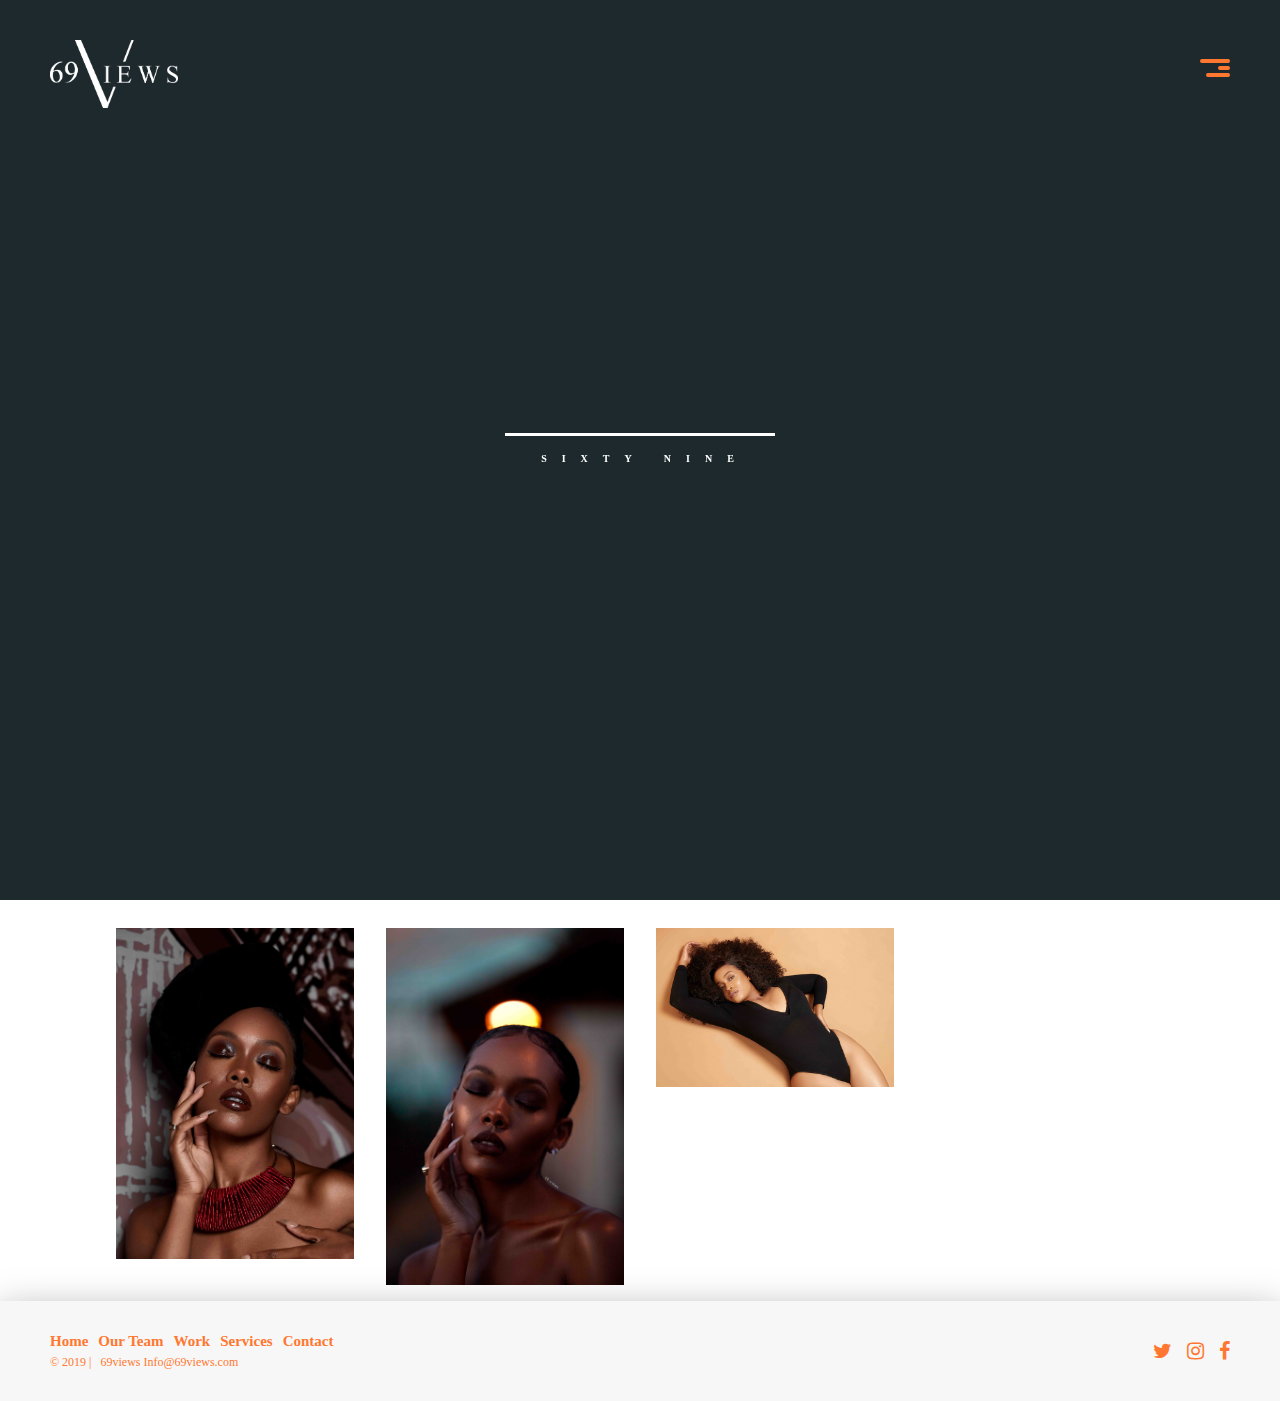
==== commit 9b129627: "mobile design" ====
--- a/about.html
+++ b/about.html
@@ -1,5 +1,5 @@
 <!DOCTYPE html>
-<html lang="en" data-theme="dark">
+<html lang="en" data-theme="light">
 <head>
     <meta charset="utf-8">
     <meta http-equiv="X-UA-Compatible" content="IE=edge">
@@ -7,28 +7,35 @@
     <title>69 Views</title>
     <meta name="viewport" content="width=device-width, initial-scale=1">
     <link rel="apple-touch-icon" href="images/69.png">
+    <script src="js/theme.js"></script>
     <link href="fonts/font-awesome.css" rel="stylesheet">
     <link rel="stylesheet" href="baguette/baguetteBox.min.css">
     <!-- <link href='http://fonts.googleapis.com/css?family=Monteserrat 300 400 700 800' rel='stylesheet' type='text/css'> -->
     <link rel="stylesheet" href="css/main.css">
-    <!-- <script src="js/theme.js"></script> -->
 </head>
     <body>
         <!-- begin of preloader -->
-            <!-- <div class="preloader">
+            <div class="preloader">
                 <div class="line_loader"></div>
                 <p>Loading</p>
             </div>
             <div class="overlay2"></div>
-            <div class="overlay"></div> -->
+            <div class="overlay"></div>
         <!-- end of preloader -->
+
+         <!-- Mode Changer -->
+         <div class="checkbox">
+            <input type="checkbox" id="switch" name="theme">
+            <label for="switch"></label>
+         </div>
+        <!-- Mode Changer -->
 
         <!-- main -->
         <main class="main">
             <!-- navigation bar -->
                 <nav class="main__nav">
                         <figure>
-                            <img src="images/69.png"   alt="69 Views Logo">
+                            <img src="images/69.png"  id="logo"  alt="69 Views Logo">
                         </figure>
                         <button id="button" class="hamburger">
                             <span class="burger"></span>
--- a/css/main.css
+++ b/css/main.css
@@ -55,25 +55,61 @@
 }
 
 :root {
-  --bg:#fff;
-  --text:orangered;
+  --masonryGutter: 3%;
+  --bg:#ffffff;
+  --text:#ff7730;
+  --white:#ff7730;
+  --black:#bbb;
+  --hover:#752d06;
+  --pricing:#f7f7f7;
+  --pricing-heading:#f7f7f7;
+  --pricing-list:#25262c;
+  --commissioned-hover:#f7f7f7;
+  --footer:#f7f7f7;
+  --testimonial:#752d06;
+  --testimonial-name:#ff7730;
+  --lighter-shade:#f7f7f7;
+  --pricing-price:#f7f7f7;
+  --category-text:#f7f7f7;
+  --category-bg:#ff7730;
+  --category-border:#ffffff;
+  --input-placeholder:#ff7730;
+  --switch:#ff7730;
+  --other:#ff7730;
+  --bg-2:#ff7730;
+  --text-2:#fff;
+  --dark1:#202f61;
+  --dark2:#29324d;
+  --dark3:#2a3556;
+  --dark4:#1b2440;
+}
+
+html[data-theme='dark'] {
+  --bg:#1b1c22;
+  --text:#bbb;
   --white:#ffffff;
   --black:#0f0f10;
-  --masonryGutter: 3%;
-}
-
-html[data-theme='dark'] {
-  --bg:#1b1c22;
+  --hover:#ffffff;
+  --commissioned:#25262c;
+  --commissioned-hover:#25262c;
+  --pricing:#25262c;
+  --pricing-heading:#f7f7f7;
+  --pricing-list:#ffffff;
+  --footer:#25262c;
+  --testimonial:#bbb;
+  --testimonial-name:#f7f7f7;
+  --lighter-shade:#202128;
+  --pricing-price:#f7f7f7;
+  --category-text:#f7f7f7;
+  --category-border:#f7f7f7;
+  --category-bg:#1b1c22;
+  --input-placeholder:#f7f7f7;
+  --switch:#3d51fb;
+  --other:#3d51fb;
+  --text-2:#3d51fb;
   --bg-2:#ffffff;
-  --text:#bbb;
-  --text-2:#3d51fb;
-  --hover:#ffffff;
-  --lighter-shade:#202128;
   --darker-shade:#191a20;
-  --white:#ffffff;
-  --black:#0f0f10;
   --line:#ffffff;
-  --commissioned:#25262c;
 }
 
 *,
@@ -341,6 +377,14 @@
 }
 
 /* loader style end */
+.checkbox {
+  position: fixed;
+  bottom: 3rem;
+  right: .8rem;
+  width: 5rem;
+  z-index: 1000;
+}
+
 input[type=checkbox] {
   height: 0;
   width: 0;
@@ -349,29 +393,29 @@
 
 label {
   cursor: pointer;
-  width: 52px;
-  height: 27px;
+  width: 4rem;
+  height: 2rem;
   background: var(--switch);
   float: right;
-  border-radius: 100px;
+  border-radius: 10rem;
   position: relative;
 }
 
 label:after {
   content: '';
   position: absolute;
-  top: 3px;
-  left: 3px;
-  width: 20px;
-  height: 20px;
+  top: .3rem;
+  left: .4rem;
+  width: 1.5rem;
+  height: 1.5rem;
   background-color: #fff;
-  border-radius: 50px;
+  border-radius: 5rem;
   -webkit-transition: 0.3s;
   transition: 0.3s;
 }
 
-input:checked + label {
-  background-color: var(--color-headings);
+input[type=checkbox]:checked + label {
+  background-color: var(--other);
 }
 
 input:checked + label:after {
@@ -663,6 +707,7 @@
   margin-left: 7rem;
   margin-right: 7rem;
   min-height: 30rem;
+  padding-bottom: 3rem;
 }
 
 .commissioned__heading {
@@ -790,8 +835,9 @@
 }
 
 .commissioned__content__item-link:hover, .commissioned__content__item-link:active {
-  color: var(--black);
-  background-color: white;
+  color: var(--commissioned-hover);
+  background-color: var(--white);
+  font-weight: 700;
 }
 
 .video {
@@ -817,7 +863,7 @@
 
 .pricing {
   cursor: pointer;
-  background-color: var(--commissioned);
+  background-color: var(--pricing);
   padding-bottom: 5rem;
 }
 
@@ -915,7 +961,7 @@
 
 .pricing__content__item__side--front {
   background-color: var(--bg);
-  color: var(--text);
+  color: var(--pricing-list);
 }
 
 .pricing__content__item__side--back {
@@ -979,8 +1025,8 @@
 
 .pricing__content__item__heading {
   font-size: 2.8rem;
-  font-weight: 300;
-  color: var(--white);
+  font-weight: 600;
+  color: var(--pricing-heading);
   text-transform: uppercase;
   text-align: right;
   position: absolute;
@@ -1025,7 +1071,7 @@
       -ms-flex-align: center;
           align-items: center;
   height: 100%;
-  color: var(--white);
+  color: var(--pricing-price);
 }
 
 .pricing__content__item__price-only {
@@ -1040,10 +1086,10 @@
 }
 
 .pricing__content__item__link:link, .pricing__content__item__link:visited {
-  color: var(--white);
+  color: var(--pricing-price);
   font-size: 2rem;
   padding: 1.5rem 2.5rem 1.5rem 2.5rem;
-  border: 1px solid var(--white);
+  border: 1px solid var(--pricing-price);
   border-radius: 3rem;
   margin-top: 2rem;
   -webkit-transition: all .3s;
@@ -1054,6 +1100,51 @@
   font-weight: 700;
 }
 
+@media only screen and (max-width: 50em) {
+  .pricing__content__item {
+    height: 80rem;
+    margin-bottom: 5rem;
+  }
+  .pricing__content__item__side {
+    height: auto;
+    position: relative;
+    border-radius: 0;
+    padding-bottom: 5rem;
+  }
+  .pricing__content__item__side--back {
+    -webkit-transform: rotateY(0);
+            transform: rotateY(0);
+    border-bottom-right-radius: 10px;
+    border-bottom-left-radius: 10px;
+    -webkit-clip-path: polygon(0 20%, 100% 0, 100% 100%, 0 100%);
+    clip-path: polygon(0 20%, 100% 0, 100% 100%, 0 100%);
+    padding-top: 10rem;
+    -webkit-transform: translateY(-10rem);
+            transform: translateY(-10rem);
+    margin-top: 2rem;
+  }
+  .pricing__content__item__side--back-1 {
+    background-image: -webkit-gradient(linear, left top, right bottom, from(#ff7730), to(#ffb988));
+    background-image: linear-gradient(to right bottom, #ff7730, #ffb988);
+  }
+  .pricing__content__item__side--back-2 {
+    background-image: -webkit-gradient(linear, left top, right bottom, from(#5643fa), to(#2998ff));
+    background-image: linear-gradient(to right bottom, #5643fa, #2998ff);
+  }
+  .pricing__content__item__side--back-3 {
+    background-image: -webkit-gradient(linear, left top, right bottom, from(#28b485), to(#7ed56f));
+    background-image: linear-gradient(to right bottom, #28b485, #7ed56f);
+  }
+  .pricing__content__item:hover .pricing__content__item__side--front {
+    -webkit-transform: rotateY(0);
+            transform: rotateY(0);
+  }
+  .pricing__content__item:hover .pricing__content__item__side--back {
+    -webkit-transform: translate(0);
+            transform: translate(0);
+  }
+}
+
 .pricing__content__item__details {
   padding: 3rem;
 }
@@ -1066,7 +1157,7 @@
 
 .pricing__content__item__details ul li {
   text-align: center;
-  font: size 1.5rem;
+  font-size: 1rem;
   padding: 1rem;
 }
 
@@ -1093,6 +1184,12 @@
   height: 60vh;
 }
 
+@media only screen and (max-width: 56.25em) {
+  .testimonials {
+    height: 50vh;
+  }
+}
+
 .testimonials .owl-theme .testimonials__content__item {
   background-color: var(--lighter-shade);
   width: 80%;
@@ -1112,19 +1209,19 @@
       -ms-flex-align: center;
           align-items: center;
   text-align: center;
-  border-radius: 1.5rem;
+  border-radius: 1rem;
   padding-top: 3rem;
   padding-bottom: 3rem;
 }
 
 .testimonials .owl-theme .testimonials__content__item p {
-  color: var(--text);
+  color: var(--testimonial);
   font-size: 1.4rem;
   width: 80%;
 }
 
 .testimonials .owl-theme .testimonials__content__item h5 {
-  color: var(--white);
+  color: var(--testimonial-name);
   font-weight: 500;
   font-size: 2rem;
 }
@@ -1155,6 +1252,10 @@
   color: var(--white);
   padding-top: 1.5rem;
   font-size: 3.5rem;
+}
+
+.testimonials__heading h3 {
+  color: var(--testimonial);
 }
 
 #sync2.owl-theme {
@@ -1240,6 +1341,7 @@
 
 .contact__info p {
   font-size: 1.5rem;
+  font-weight: 500;
 }
 
 .contact__content {
@@ -1255,18 +1357,51 @@
   width: 100%;
 }
 
+@media only screen and (max-width: 37.5em) {
+  .contact__content {
+    -webkit-box-orient: vertical;
+    -webkit-box-direction: normal;
+        -ms-flex-direction: column;
+            flex-direction: column;
+  }
+}
+
 .contact__details {
   -ms-flex-preferred-size: 30%;
       flex-basis: 30%;
 }
 
+@media only screen and (max-width: 56.25em) {
+  .contact__details {
+    -ms-flex-preferred-size: 100%;
+        flex-basis: 100%;
+  }
+}
+
+@media only screen and (max-width: 37.5em) {
+  .contact__details {
+    -ms-flex-preferred-size: 100%;
+        flex-basis: 100%;
+    text-align: center;
+  }
+}
+
 .contact__details h6 {
   font-size: 2rem;
+  padding-bottom: 1rem;
 }
 
 .contact__details p {
-  font-size: 1rem;
+  font-size: 1.5rem;
   width: 60%;
+  font-weight: 500;
+  padding-bottom: 1rem;
+}
+
+@media only screen and (max-width: 37.5em) {
+  .contact__details p {
+    width: 100%;
+  }
 }
 
 .contact__form {
@@ -1301,10 +1436,24 @@
       flex-basis: 40%;
 }
 
+@media only screen and (max-width: 37.5em) {
+  .contact__form__name {
+    -ms-flex-preferred-size: 100%;
+        flex-basis: 100%;
+  }
+}
+
 .contact__form__email {
   -ms-flex-preferred-size: 58%;
       flex-basis: 58%;
   margin-bottom: 1rem;
+}
+
+@media only screen and (max-width: 37.5em) {
+  .contact__form__email {
+    -ms-flex-preferred-size: 100%;
+        flex-basis: 100%;
+  }
 }
 
 .contact__form__message {
@@ -1331,11 +1480,25 @@
   height: 40rem;
 }
 
+@media only screen and (max-width: 56.25em) {
+  .category {
+    -ms-flex-preferred-size: 48%;
+        flex-basis: 48%;
+  }
+}
+
+@media only screen and (max-width: 37.5em) {
+  .category {
+    -ms-flex-preferred-size: 48%;
+        flex-basis: 48%;
+  }
+}
+
 .category figure {
   height: 40rem;
   position: relative;
   overflow: hidden;
-  border: 1px solid var(--white);
+  border: 1px solid var(--category-border);
   cursor: pointer;
 }
 
@@ -1360,19 +1523,20 @@
   -webkit-transform: translate(-50%, -50%);
           transform: translate(-50%, -50%);
   font-size: 2rem;
+  text-align: center;
 }
 
 .category figure a:link, .category figure a:visited {
   text-decoration: none;
-  color: var(--white);
-  border: 1px solid var(--white);
+  color: var(--category-text);
+  border: 1px solid var(--category-border);
   padding: 1rem 3rem 1rem 3rem;
   -webkit-transition: all .2s;
   transition: all .2s;
 }
 
 .category figure a:hover, .category figure a:active {
-  background-color: var(--bg);
+  background-color: var(--category-bg);
   border: none;
   font-weight: 500;
   border-radius: 2px;
@@ -1382,7 +1546,7 @@
   position: absolute;
   bottom: 3rem;
   left: 50%;
-  color: var(--white);
+  color: var(--category-text);
   -webkit-transform: translateX(-50%);
           transform: translateX(-50%);
   font-size: 2.5rem;
@@ -1423,7 +1587,7 @@
 .commission {
   margin-left: 7rem;
   margin-right: 7rem;
-  min-height: 50vh;
+  min-height: 90vh;
   display: -webkit-box;
   display: -ms-flexbox;
   display: flex;
@@ -1432,6 +1596,7 @@
   -webkit-box-pack: justify;
       -ms-flex-pack: justify;
           justify-content: space-between;
+  padding-bottom: 3rem;
 }
 
 .introduction {
@@ -1447,6 +1612,17 @@
   -webkit-box-align: center;
       -ms-flex-align: center;
           align-items: center;
+  padding-top: 2rem;
+}
+
+@media only screen and (max-width: 37.5em) {
+  .introduction {
+    -webkit-box-orient: vertical;
+    -webkit-box-direction: normal;
+        -ms-flex-direction: column;
+            flex-direction: column;
+    padding-top: 10rem;
+  }
 }
 
 .introduction__content {
@@ -1509,8 +1685,8 @@
 }
 
 .introduction__image figure {
-  height: 30vw;
-  width: 50vh;
+  height: 50rem;
+  width: 30rem;
 }
 
 .introduction__image figure img {
@@ -1525,9 +1701,8 @@
       -ms-writing-mode: tb-rl;
           writing-mode: vertical-rl;
   position: absolute;
-  color: blue;
   top: 35%;
-  right: 7rem;
+  right: 2rem;
 }
 
 .introduction__image__location ul {
@@ -1774,7 +1949,7 @@
 
 .footer {
   height: 10rem;
-  background-color: var(--black);
+  background-color: var(--footer);
   color: var(--text);
   padding-left: 5rem;
   padding-right: 5rem;
@@ -1788,6 +1963,8 @@
       -ms-flex-align: center;
           align-items: center;
   cursor: pointer;
+  -webkit-box-shadow: 0 1.5rem 4rem rgba(15, 14, 14, 0.5);
+          box-shadow: 0 1.5rem 4rem rgba(15, 14, 14, 0.5);
 }
 
 .footer__content__links ul {
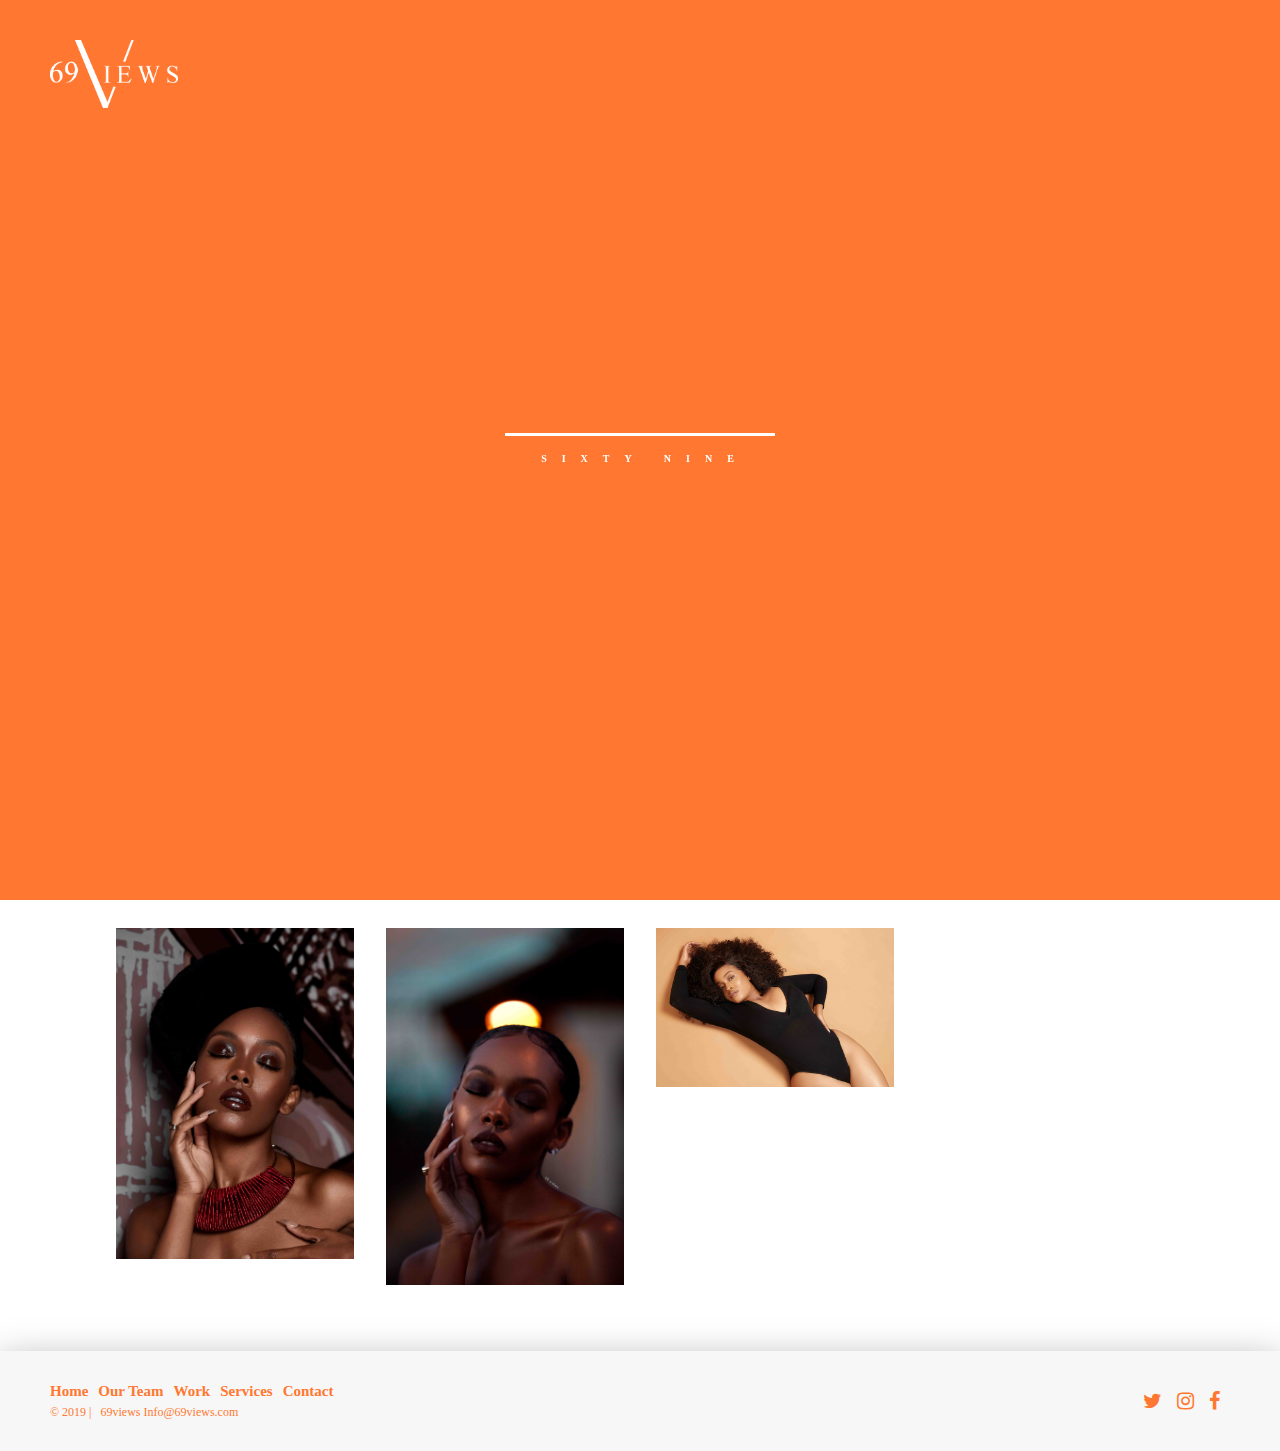
==== commit b4891ac6: "Scroll to top" ====
--- a/about.html
+++ b/about.html
@@ -23,12 +23,14 @@
             <div class="overlay"></div>
         <!-- end of preloader -->
 
-         <!-- Mode Changer -->
-         <div class="checkbox">
-            <input type="checkbox" id="switch" name="theme">
-            <label for="switch"></label>
-         </div>
-        <!-- Mode Changer -->
+        <!-- <-- Scroll to top -->
+        <div class="scrollTop">
+            <a href="javascript:void(0)" id="top">
+                    <i class="footer__icon-item  fa fa-angle-double-up"></i>
+                </a>
+        </div>
+        <!-- end scroll top top -->
+
 
         <!-- main -->
         <main class="main">
@@ -54,6 +56,13 @@
                                     <li><a class="navigation__link" href="lookbook.html">Loobooks</a></li>
                                     <li><a class="navigation__link" href="about.html">About Us</a></li>
                                     <li><a class="navigation__link" href="contact.html">Contact Us</a></li>
+                                    <li class="mode">
+                                            <a class="navigation__link" href="#" id="mode_text">Light Mode</a>
+                                             <div class="mode__checkbox">
+                                                    <input type="checkbox" id="switch" name="theme">
+                                                    <label for="switch"></label>
+                                            </div>
+                                    </li>
                             </ul>
                         </nav>
                     </div>
--- a/css/main.css
+++ b/css/main.css
@@ -76,12 +76,19 @@
   --input-placeholder:#ff7730;
   --switch:#ff7730;
   --other:#ff7730;
+  --link-color:#ff7730;
+  --overlay-1:#ff7730;
+  --overlay-2:#da5711;
+  --overlay-3:#a1420f;
+  --line:#ff7730;
+  --top:#ffffff;
   --bg-2:#ff7730;
   --text-2:#fff;
   --dark1:#202f61;
   --dark2:#29324d;
   --dark3:#2a3556;
   --dark4:#1b2440;
+  --shadow:0 1.5rem  4rem  rgba(15, 14, 14, 0.217);
 }
 
 html[data-theme='dark'] {
@@ -106,10 +113,16 @@
   --input-placeholder:#f7f7f7;
   --switch:#3d51fb;
   --other:#3d51fb;
-  --text-2:#3d51fb;
+  --overlay-1:#1e292d;
+  --overlay-2:#2a373c;
+  --overlay-3:#404b50;
+  --line:#ffffff;
+  --top:#ffffff;
+  --text-2:#3e404b;
+  --link-color:#3d51fb;
   --bg-2:#ffffff;
   --darker-shade:#191a20;
-  --line:#ffffff;
+  --shadow:0 2.5rem  4rem  rgba(185, 168, 168, 0.319);
 }
 
 *,
@@ -164,6 +177,7 @@
 
 .main {
   position: relative;
+  padding-bottom: 15rem;
 }
 
 /* loader style start */
@@ -228,7 +242,7 @@
 .line_loader {
   height: 3px;
   width: 270px;
-  background-color: #55656b;
+  background-color: var(--overlay-2);
   position: relative;
   margin-bottom: 15px;
   overflow: hidden;
@@ -342,14 +356,14 @@
   width: 100%;
   top: 0;
   left: 0;
-  background-color: #1e292d;
+  background-color: var(--overlay-1);
   -webkit-transition: 1s;
   transition: 1s;
   z-index: 9995;
 }
 
 .overlay::before {
-  background-color: #2a373c;
+  background-color: var(--overlay-2);
   -webkit-transition-delay: .2s;
           transition-delay: .2s;
   z-index: 9994;
@@ -362,7 +376,7 @@
   width: 100%;
   top: 0;
   left: 0;
-  background-color: #404b50;
+  background-color: var(--overlay-3);
   -webkit-transition: 1s;
   transition: 1s;
   -webkit-transition-delay: .4s;
@@ -377,52 +391,6 @@
 }
 
 /* loader style end */
-.checkbox {
-  position: fixed;
-  bottom: 3rem;
-  right: .8rem;
-  width: 5rem;
-  z-index: 1000;
-}
-
-input[type=checkbox] {
-  height: 0;
-  width: 0;
-  visibility: hidden;
-}
-
-label {
-  cursor: pointer;
-  width: 4rem;
-  height: 2rem;
-  background: var(--switch);
-  float: right;
-  border-radius: 10rem;
-  position: relative;
-}
-
-label:after {
-  content: '';
-  position: absolute;
-  top: .3rem;
-  left: .4rem;
-  width: 1.5rem;
-  height: 1.5rem;
-  background-color: #fff;
-  border-radius: 5rem;
-  -webkit-transition: 0.3s;
-  transition: 0.3s;
-}
-
-input[type=checkbox]:checked + label {
-  background-color: var(--other);
-}
-
-input:checked + label:after {
-  -webkit-transform: translateX(100%);
-          transform: translateX(100%);
-}
-
 html.transition,
 html.transition *,
 html.transition *:before,
@@ -556,6 +524,7 @@
 
 .owl-theme {
   position: relative;
+  z-index: 3000;
 }
 
 .owl-theme .owl-dots {
@@ -907,6 +876,7 @@
           justify-content: space-between;
   -ms-flex-wrap: wrap;
       flex-wrap: wrap;
+  margin-top: 1rem;
 }
 
 .pricing__content__item {
@@ -1140,8 +1110,8 @@
             transform: rotateY(0);
   }
   .pricing__content__item:hover .pricing__content__item__side--back {
-    -webkit-transform: translate(0);
-            transform: translate(0);
+    -webkit-transform: translateY(-10rem);
+            transform: translateY(-10rem);
   }
 }
 
@@ -1181,7 +1151,6 @@
           align-items: center;
   margin-left: 7rem;
   margin-right: 7rem;
-  height: 60vh;
 }
 
 @media only screen and (max-width: 56.25em) {
@@ -1190,10 +1159,15 @@
   }
 }
 
-.testimonials .owl-theme .testimonials__content__item {
+@media only screen and (max-width: 37.5em) {
+  .testimonials {
+    height: 40vh;
+  }
+}
+
+.testimonials .testimonials__content__item {
   background-color: var(--lighter-shade);
   width: 80%;
-  height: 100%;
   margin: 0 auto;
   display: -webkit-box;
   display: -ms-flexbox;
@@ -1210,17 +1184,18 @@
           align-items: center;
   text-align: center;
   border-radius: 1rem;
-  padding-top: 3rem;
-  padding-bottom: 3rem;
-}
-
-.testimonials .owl-theme .testimonials__content__item p {
+  margin-top: 2rem;
+  padding-top: 2rem;
+  padding-bottom: 2rem;
+}
+
+.testimonials .testimonials__content__item p {
   color: var(--testimonial);
   font-size: 1.4rem;
   width: 80%;
 }
 
-.testimonials .owl-theme .testimonials__content__item h5 {
+.testimonials .testimonials__content__item h5 {
   color: var(--testimonial-name);
   font-weight: 500;
   font-size: 2rem;
@@ -1228,8 +1203,13 @@
 
 .testimonials__content {
   width: 100%;
-  height: 30vh;
   margin-bottom: 3rem;
+}
+
+@media only screen and (max-width: 37.5em) {
+  .testimonials__content {
+    margin-bottom: 0;
+  }
 }
 
 .testimonials__heading {
@@ -1250,7 +1230,6 @@
 
 .testimonials__heading h4 {
   color: var(--white);
-  padding-top: 1.5rem;
   font-size: 3.5rem;
 }
 
@@ -1258,25 +1237,20 @@
   color: var(--testimonial);
 }
 
-#sync2.owl-theme {
+#sync2 {
   position: relative;
 }
 
-#sync2.owl-theme .owl-next,
-#sync2.owl-theme .owl-prev {
-  width: 2.2rem;
-  height: 4rem;
-  margin-top: -2rem;
+#sync2 .owl-nav {
+  margin: 0;
+}
+
+#sync2 .owl-dots {
   position: absolute;
-  top: 50%;
-}
-
-#sync2.owl-theme .owl-prev {
-  left: 1rem;
-}
-
-#sync2.owl-theme .owl-next {
-  right: 1rem;
+  bottom: -3rem;
+  left: 50%;
+  -webkit-transform: translate(-50%, -50%);
+          transform: translate(-50%, -50%);
 }
 
 .location {
@@ -1300,6 +1274,10 @@
           align-items: center;
   list-style-type: none;
   height: 100%;
+}
+
+.location ul li {
+  text-align: center;
 }
 
 .location ul li:not(:last-of-type) {
@@ -1473,6 +1451,47 @@
   color: red;
 }
 
+.scrollTop {
+  width: 4rem;
+  height: 4rem;
+  background-color: var(--switch);
+  border-radius: 50%;
+  position: fixed;
+  bottom: 12rem;
+  right: 1rem;
+  z-index: 2000;
+  display: -webkit-box;
+  display: -ms-flexbox;
+  display: flex;
+  -webkit-box-pack: center;
+      -ms-flex-pack: center;
+          justify-content: center;
+  -webkit-box-align: center;
+      -ms-flex-align: center;
+          align-items: center;
+  color: yellow;
+  -webkit-box-shadow: var(--shadow);
+          box-shadow: var(--shadow);
+}
+
+.scrollTop:hover {
+  background-color: var(--top);
+}
+
+.scrollTop:hover a {
+  color: var(--switch);
+}
+
+.scrollTop a:link, .scrollTop a:visited {
+  color: var(--top);
+  font-size: 3rem;
+  font-weight: 400;
+}
+
+.scrollTop a:hover, .scrollTop a:active {
+  color: var(--switch);
+}
+
 .category {
   -ms-flex-preferred-size: 30%;
       flex-basis: 30%;
@@ -1489,8 +1508,8 @@
 
 @media only screen and (max-width: 37.5em) {
   .category {
-    -ms-flex-preferred-size: 48%;
-        flex-basis: 48%;
+    -ms-flex-preferred-size: 100%;
+        flex-basis: 100%;
   }
 }
 
@@ -1653,6 +1672,7 @@
 
 .introduction__content p {
   font-size: 1.5rem;
+  font-weight: 400;
   position: relative;
 }
 
@@ -1915,7 +1935,7 @@
 }
 
 .content .navigation__link:hover, .content .navigation__link:active {
-  color: var(--text-2);
+  color: var(--link-color);
   background-position: 100%;
 }
 
@@ -1947,12 +1967,111 @@
           transform-origin: left bottom;
 }
 
+.mode {
+  display: -webkit-box;
+  display: -ms-flexbox;
+  display: flex;
+  -webkit-box-pack: justify;
+      -ms-flex-pack: justify;
+          justify-content: space-between;
+  -webkit-box-align: center;
+      -ms-flex-align: center;
+          align-items: center;
+  -ms-flex-wrap: nowrap;
+      flex-wrap: nowrap;
+}
+
+.mode .navigation__link:link, .mode .navigation__link:visited {
+  color: var(--text);
+  text-decoration: none;
+  position: relative;
+  overflow-x: hidden;
+  background-image: linear-gradient(120deg, transparent 0%, transparent 50%, var(--bg-2) 50%);
+  background-size: 0;
+  text-align: center;
+  -webkit-transition: all .4s;
+  transition: all .4s;
+  padding: 1rem 2rem;
+}
+
+.mode .navigation__link:hover, .mode .navigation__link:active {
+  color: var(--text);
+  background-image: linear-gradient(120deg, transparent 0%, transparent 50%, var(--bg-2) 50%);
+  background-size: 0;
+}
+
+.mode__checkbox {
+  width: 5rem;
+  -webkit-box-flex: 1;
+      -ms-flex-positive: 1;
+          flex-grow: 1;
+  display: -webkit-box;
+  display: -ms-flexbox;
+  display: flex;
+  -webkit-box-pack: center;
+      -ms-flex-pack: center;
+          justify-content: center;
+  -webkit-box-align: center;
+      -ms-flex-align: center;
+          align-items: center;
+}
+
+@media only screen and (max-width: 50em) {
+  .mode__checkbox {
+    width: 5.5rem;
+  }
+}
+
+@media only screen and (max-width: 37.5em) {
+  .mode__checkbox {
+    width: 6rem;
+  }
+}
+
+.mode__checkbox input[type=checkbox] {
+  height: 0;
+  width: 0;
+  visibility: hidden;
+}
+
+.mode__checkbox label {
+  cursor: pointer;
+  width: 4.2rem;
+  height: 2.1rem;
+  background: var(--switch);
+  border-radius: 10rem;
+  position: relative;
+}
+
+.mode__checkbox label:after {
+  content: '';
+  position: absolute;
+  top: .3rem;
+  left: .4rem;
+  width: 1.5rem;
+  height: 1.5rem;
+  background-color: #fff;
+  border-radius: 5rem;
+  -webkit-transition: 0.3s;
+  transition: 0.3s;
+}
+
+.mode__checkbox input[type=checkbox]:checked + label {
+  background-color: var(--other);
+}
+
+.mode__checkbox input:checked + label:after {
+  -webkit-transform: translateX(100%);
+          transform: translateX(100%);
+}
+
 .footer {
   height: 10rem;
+  width: 100%;
   background-color: var(--footer);
   color: var(--text);
   padding-left: 5rem;
-  padding-right: 5rem;
+  padding-right: 6rem;
   display: -webkit-box;
   display: -ms-flexbox;
   display: flex;
@@ -1965,6 +2084,9 @@
   cursor: pointer;
   -webkit-box-shadow: 0 1.5rem 4rem rgba(15, 14, 14, 0.5);
           box-shadow: 0 1.5rem 4rem rgba(15, 14, 14, 0.5);
+  position: absolute;
+  bottom: 0;
+  left: 0;
 }
 
 .footer__content__links ul {
@@ -2000,6 +2122,8 @@
 
 .footer__content__copyright {
   font-size: 1.2rem;
+  font-weight: 500;
+  color: var(--text);
 }
 
 .footer__icon {
